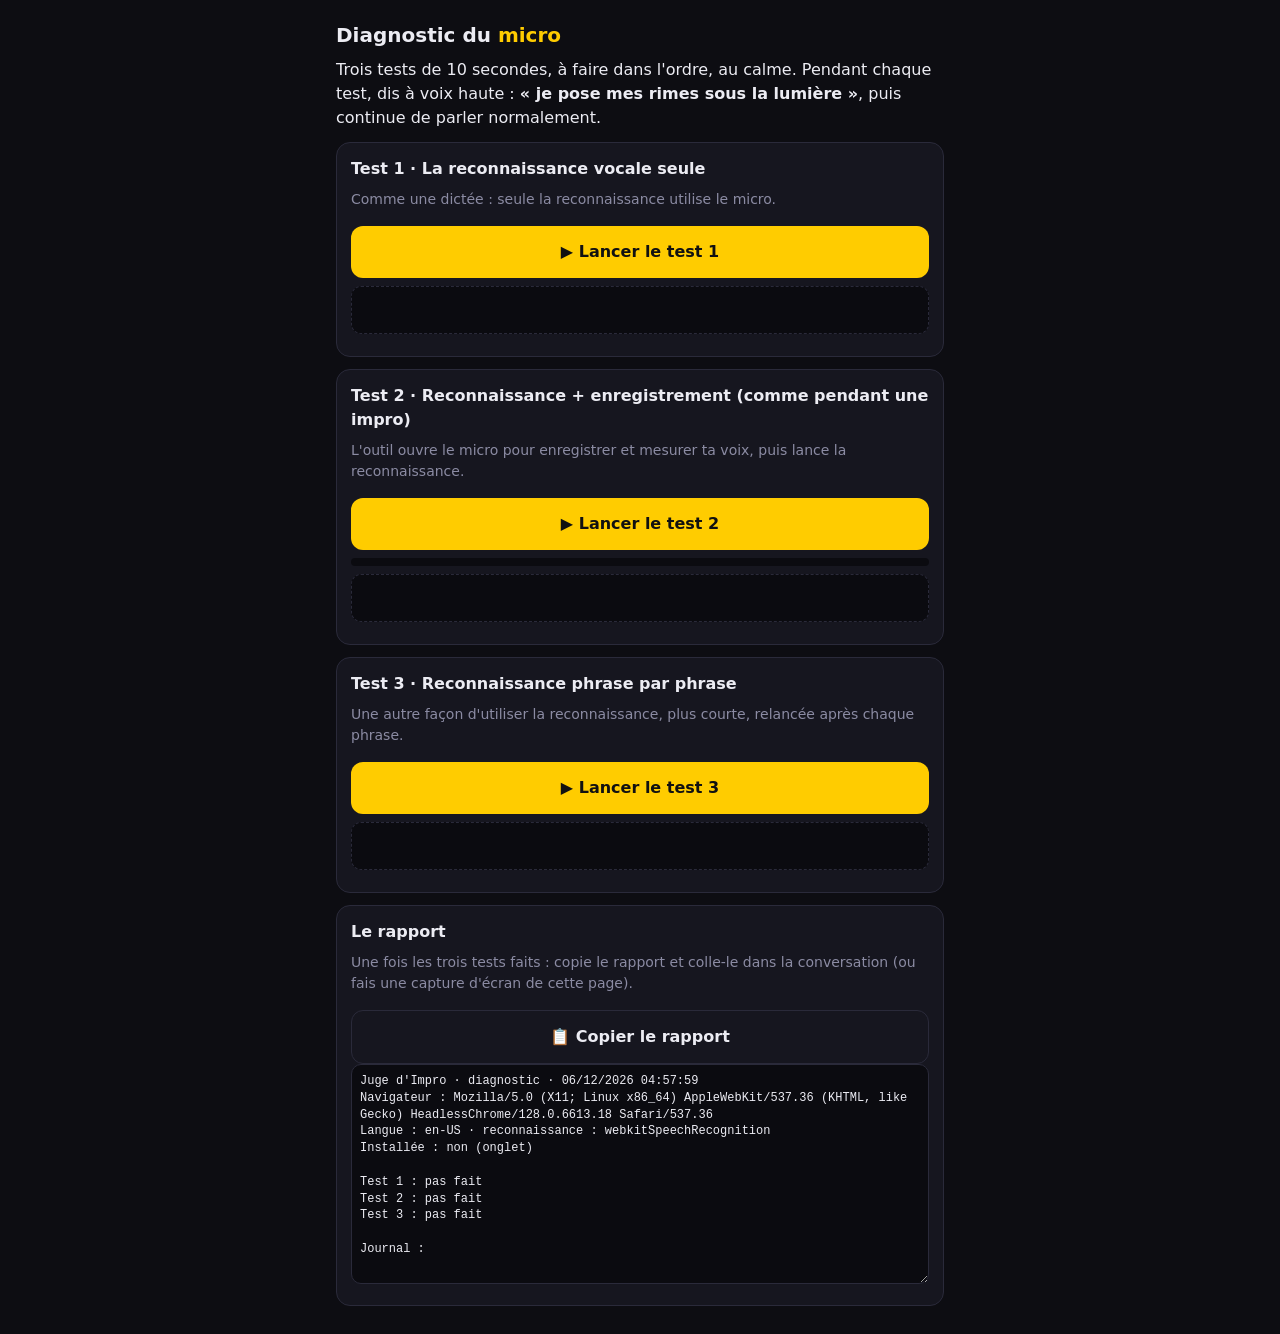
==== diagnostic/index.html @ 5e0e7deb "Ajout de la page de diagnostic du micro Co-Authored-By: Claude Opus 5.5 <noreply@anthropic.com>" ====
<!doctype html>
<html lang="fr">
<head>
<meta charset="utf-8">
<meta name="viewport" content="width=device-width, initial-scale=1">
<title>Juge d'Impro · Diagnostic du micro</title>
<meta name="theme-color" content="#0d0d12">
<link rel="icon" href="../favicon-32.png" sizes="32x32" type="image/png">
<style>:root{--lightningcss-light: ;--lightningcss-dark:initial;color-scheme:dark;--fond:#0d0d12;--panneau:#16161f;--bord:#2a2a3a;--texte:#ececf3;--doux:#8b8ba3;--or:#fc0;--rose:#ff3d6e;--vert:#3ddc97}*{box-sizing:border-box}body{background:var(--fond);color:var(--texte);margin:0;max-width:640px;margin-inline:auto;padding:16px;font:16px/1.5 system-ui,Roboto,sans-serif}h1{margin:4px 0 8px;font-size:20px}h1 span{color:var(--or)}p{margin:8px 0}.doux{color:var(--doux);font-size:14px}.test{background:var(--panneau);border:1px solid var(--bord);border-radius:14px;margin:12px 0;padding:14px}.test h2{margin:0 0 4px;font-size:16px}button{font:inherit;background:var(--or);color:#111;border:0;border-radius:12px;width:100%;margin-top:8px;padding:14px 16px;font-weight:700}button:disabled{opacity:.45}button.second{color:var(--texte);border:1px solid var(--bord);background:0 0}.direct{border:1px dashed var(--bord);background:#0b0b10;border-radius:10px;min-height:3em;margin-top:8px;padding:8px 10px}.verdict{margin-top:8px;font-weight:700}.ok{color:var(--vert)}.ko{color:var(--rose)}.jauge{background:#0b0b10;border-radius:4px;height:8px;margin-top:8px;overflow:hidden}.jauge div{background:var(--vert);width:0;height:100%}textarea{width:100%;height:220px;color:var(--texte);border:1px solid var(--bord);background:#0b0b10;border-radius:10px;padding:8px;font:12px/1.4 ui-monospace,monospace}</style>
  <script type="module" crossorigin src="../assets/diagnostic-BeovTD7I.js"></script>
  <link rel="modulepreload" crossorigin href="../assets/modulepreload-polyfill-P2Xu9kJm.js">
</head>
<body>
<h1>Diagnostic du <span>micro</span></h1>
<p>Trois tests de 10 secondes, à faire dans l'ordre, au calme. Pendant chaque test, dis à voix haute&nbsp;:
  <b>« je pose mes rimes sous la lumière »</b>, puis continue de parler normalement.</p>
<p class="doux" id="infos"></p>

<div class="test" id="t1">
  <h2>Test 1 · La reconnaissance vocale seule</h2>
  <p class="doux">Comme une dictée : seule la reconnaissance utilise le micro.</p>
  <button data-test="1">▶ Lancer le test 1</button>
  <div class="direct"></div><div class="verdict"></div>
</div>
<div class="test" id="t2">
  <h2>Test 2 · Reconnaissance + enregistrement (comme pendant une impro)</h2>
  <p class="doux">L'outil ouvre le micro pour enregistrer et mesurer ta voix, puis lance la reconnaissance.</p>
  <button data-test="2">▶ Lancer le test 2</button>
  <div class="jauge"><div></div></div>
  <div class="direct"></div><div class="verdict"></div>
</div>
<div class="test" id="t3">
  <h2>Test 3 · Reconnaissance phrase par phrase</h2>
  <p class="doux">Une autre façon d'utiliser la reconnaissance, plus courte, relancée après chaque phrase.</p>
  <button data-test="3">▶ Lancer le test 3</button>
  <div class="direct"></div><div class="verdict"></div>
</div>

<div class="test">
  <h2>Le rapport</h2>
  <p class="doux">Une fois les trois tests faits : copie le rapport et colle-le dans la conversation (ou fais une capture d'écran de cette page).</p>
  <button id="copier" class="second">📋 Copier le rapport</button>
  <textarea id="rapport" readonly></textarea>
</div>

</body>
</html>
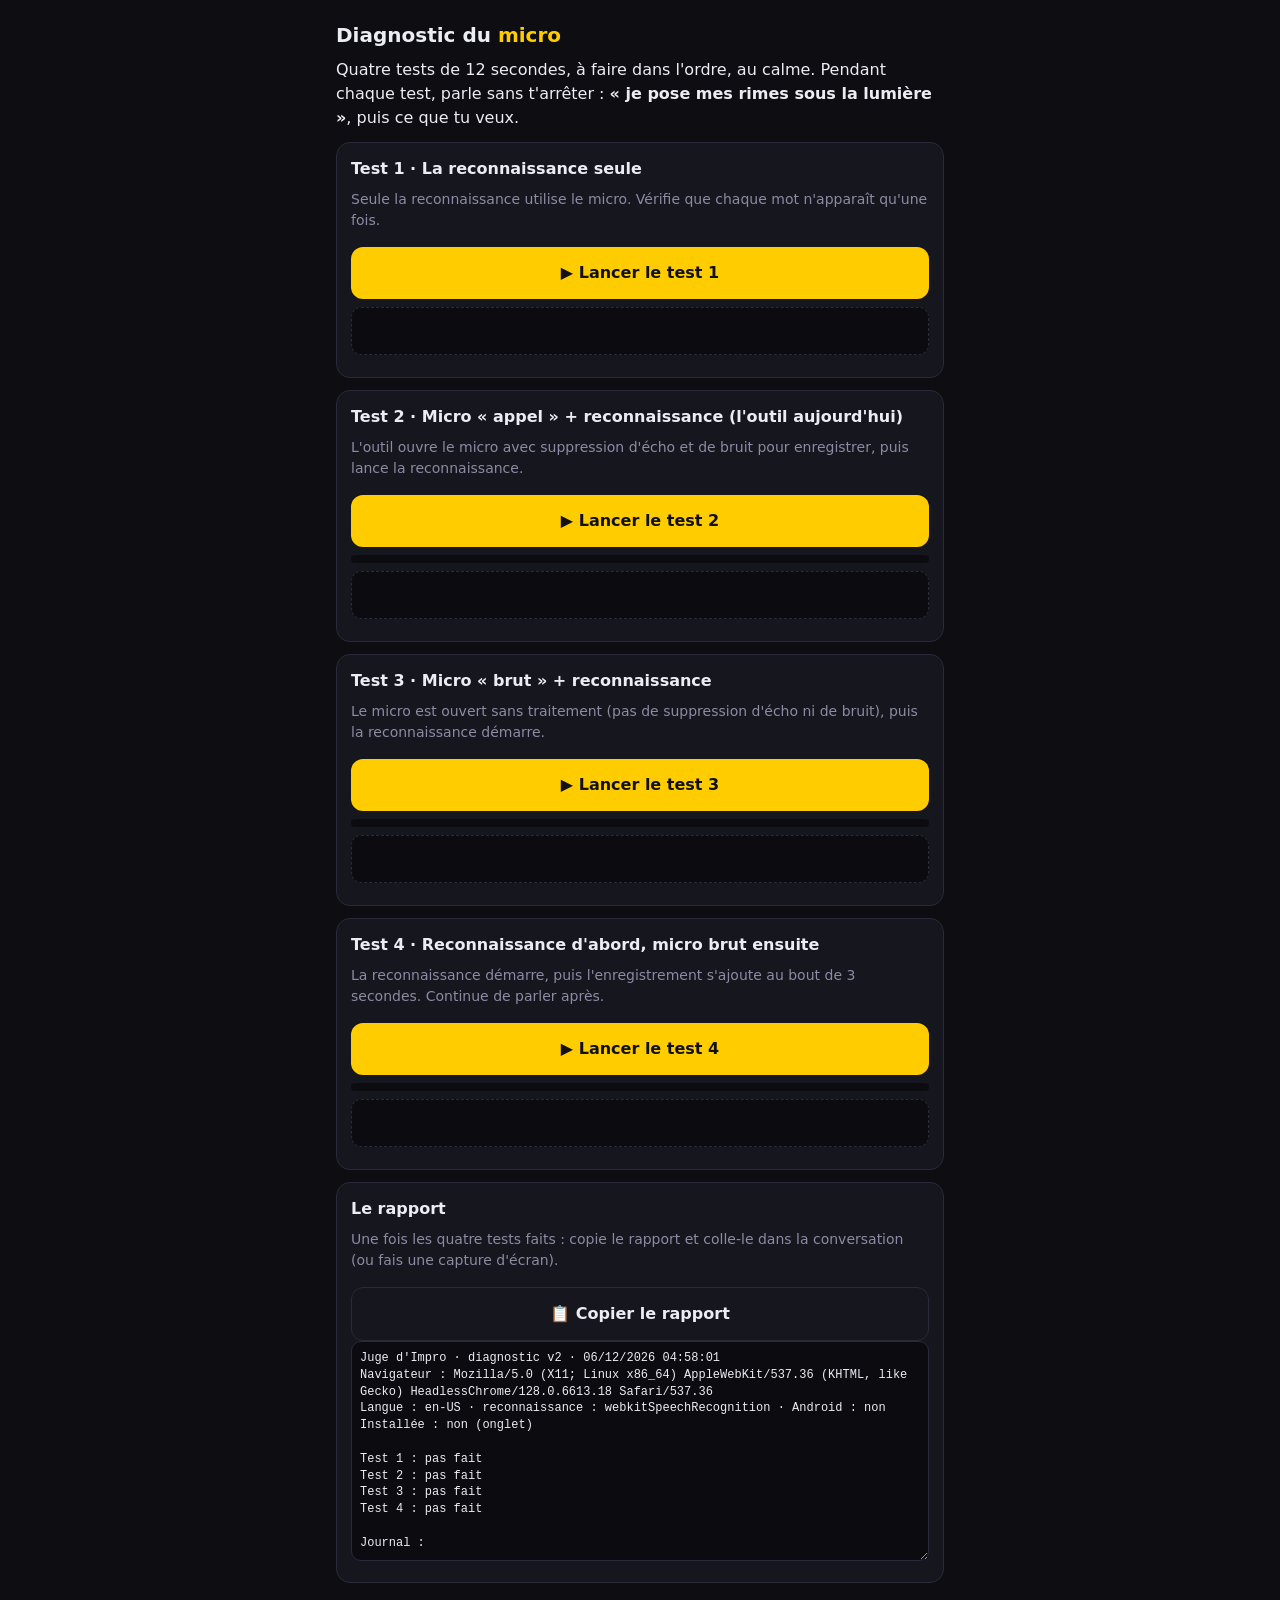
==== commit 6c2bc486: "Reconnaissance : plus de mots répétés sur Android ; diagnostic v2 Co-Authored-By: Claude Opus 5.5 <n" ====
--- a/diagnostic/index.html
+++ b/diagnostic/index.html
@@ -6,39 +6,48 @@
 <title>Juge d'Impro · Diagnostic du micro</title>
 <meta name="theme-color" content="#0d0d12">
 <link rel="icon" href="../favicon-32.png" sizes="32x32" type="image/png">
-<style>:root{--lightningcss-light: ;--lightningcss-dark:initial;color-scheme:dark;--fond:#0d0d12;--panneau:#16161f;--bord:#2a2a3a;--texte:#ececf3;--doux:#8b8ba3;--or:#fc0;--rose:#ff3d6e;--vert:#3ddc97}*{box-sizing:border-box}body{background:var(--fond);color:var(--texte);margin:0;max-width:640px;margin-inline:auto;padding:16px;font:16px/1.5 system-ui,Roboto,sans-serif}h1{margin:4px 0 8px;font-size:20px}h1 span{color:var(--or)}p{margin:8px 0}.doux{color:var(--doux);font-size:14px}.test{background:var(--panneau);border:1px solid var(--bord);border-radius:14px;margin:12px 0;padding:14px}.test h2{margin:0 0 4px;font-size:16px}button{font:inherit;background:var(--or);color:#111;border:0;border-radius:12px;width:100%;margin-top:8px;padding:14px 16px;font-weight:700}button:disabled{opacity:.45}button.second{color:var(--texte);border:1px solid var(--bord);background:0 0}.direct{border:1px dashed var(--bord);background:#0b0b10;border-radius:10px;min-height:3em;margin-top:8px;padding:8px 10px}.verdict{margin-top:8px;font-weight:700}.ok{color:var(--vert)}.ko{color:var(--rose)}.jauge{background:#0b0b10;border-radius:4px;height:8px;margin-top:8px;overflow:hidden}.jauge div{background:var(--vert);width:0;height:100%}textarea{width:100%;height:220px;color:var(--texte);border:1px solid var(--bord);background:#0b0b10;border-radius:10px;padding:8px;font:12px/1.4 ui-monospace,monospace}</style>
-  <script type="module" crossorigin src="../assets/diagnostic-BeovTD7I.js"></script>
+<style>:root{--lightningcss-light: ;--lightningcss-dark:initial;color-scheme:dark;--fond:#0d0d12;--panneau:#16161f;--bord:#2a2a3a;--texte:#ececf3;--doux:#8b8ba3;--or:#fc0;--rose:#ff3d6e;--vert:#3ddc97}*{box-sizing:border-box}body{background:var(--fond);color:var(--texte);margin:0;max-width:640px;margin-inline:auto;padding:16px;font:16px/1.5 system-ui,Roboto,sans-serif}h1{margin:4px 0 8px;font-size:20px}h1 span{color:var(--or)}p{margin:8px 0}.doux{color:var(--doux);font-size:14px}.test{background:var(--panneau);border:1px solid var(--bord);border-radius:14px;margin:12px 0;padding:14px}.test h2{margin:0 0 4px;font-size:16px}button{font:inherit;background:var(--or);color:#111;border:0;border-radius:12px;width:100%;margin-top:8px;padding:14px 16px;font-weight:700}button:disabled{opacity:.45}button.second{color:var(--texte);border:1px solid var(--bord);background:0 0}.direct{border:1px dashed var(--bord);background:#0b0b10;border-radius:10px;min-height:3em;margin-top:8px;padding:8px 10px}.direct i{color:var(--doux)}.verdict{margin-top:8px;font-weight:700}.ok{color:var(--vert)}.ko{color:var(--rose)}.jauge{background:#0b0b10;border-radius:4px;height:8px;margin-top:8px;overflow:hidden}.jauge div{background:var(--vert);width:0;height:100%}textarea{width:100%;height:220px;color:var(--texte);border:1px solid var(--bord);background:#0b0b10;border-radius:10px;padding:8px;font:12px/1.4 ui-monospace,monospace}</style>
+  <script type="module" crossorigin src="../assets/diagnostic-OKZdtHgC.js"></script>
   <link rel="modulepreload" crossorigin href="../assets/modulepreload-polyfill-P2Xu9kJm.js">
+  <link rel="modulepreload" crossorigin href="../assets/reconnaissance-Dnp9WkXR.js">
 </head>
 <body>
 <h1>Diagnostic du <span>micro</span></h1>
-<p>Trois tests de 10 secondes, à faire dans l'ordre, au calme. Pendant chaque test, dis à voix haute&nbsp;:
-  <b>« je pose mes rimes sous la lumière »</b>, puis continue de parler normalement.</p>
+<p>Quatre tests de 12 secondes, à faire dans l'ordre, au calme. Pendant chaque test, parle sans t'arrêter :
+  <b>« je pose mes rimes sous la lumière »</b>, puis ce que tu veux.</p>
 <p class="doux" id="infos"></p>
 
 <div class="test" id="t1">
-  <h2>Test 1 · La reconnaissance vocale seule</h2>
-  <p class="doux">Comme une dictée : seule la reconnaissance utilise le micro.</p>
+  <h2>Test 1 · La reconnaissance seule</h2>
+  <p class="doux">Seule la reconnaissance utilise le micro. Vérifie que chaque mot n'apparaît qu'une fois.</p>
   <button data-test="1">▶ Lancer le test 1</button>
   <div class="direct"></div><div class="verdict"></div>
 </div>
 <div class="test" id="t2">
-  <h2>Test 2 · Reconnaissance + enregistrement (comme pendant une impro)</h2>
-  <p class="doux">L'outil ouvre le micro pour enregistrer et mesurer ta voix, puis lance la reconnaissance.</p>
+  <h2>Test 2 · Micro « appel » + reconnaissance (l'outil aujourd'hui)</h2>
+  <p class="doux">L'outil ouvre le micro avec suppression d'écho et de bruit pour enregistrer, puis lance la reconnaissance.</p>
   <button data-test="2">▶ Lancer le test 2</button>
   <div class="jauge"><div></div></div>
   <div class="direct"></div><div class="verdict"></div>
 </div>
 <div class="test" id="t3">
-  <h2>Test 3 · Reconnaissance phrase par phrase</h2>
-  <p class="doux">Une autre façon d'utiliser la reconnaissance, plus courte, relancée après chaque phrase.</p>
+  <h2>Test 3 · Micro « brut » + reconnaissance</h2>
+  <p class="doux">Le micro est ouvert sans traitement (pas de suppression d'écho ni de bruit), puis la reconnaissance démarre.</p>
   <button data-test="3">▶ Lancer le test 3</button>
+  <div class="jauge"><div></div></div>
+  <div class="direct"></div><div class="verdict"></div>
+</div>
+<div class="test" id="t4">
+  <h2>Test 4 · Reconnaissance d'abord, micro brut ensuite</h2>
+  <p class="doux">La reconnaissance démarre, puis l'enregistrement s'ajoute au bout de 3 secondes. Continue de parler après.</p>
+  <button data-test="4">▶ Lancer le test 4</button>
+  <div class="jauge"><div></div></div>
   <div class="direct"></div><div class="verdict"></div>
 </div>
 
 <div class="test">
   <h2>Le rapport</h2>
-  <p class="doux">Une fois les trois tests faits : copie le rapport et colle-le dans la conversation (ou fais une capture d'écran de cette page).</p>
+  <p class="doux">Une fois les quatre tests faits : copie le rapport et colle-le dans la conversation (ou fais une capture d'écran).</p>
   <button id="copier" class="second">📋 Copier le rapport</button>
   <textarea id="rapport" readonly></textarea>
 </div>
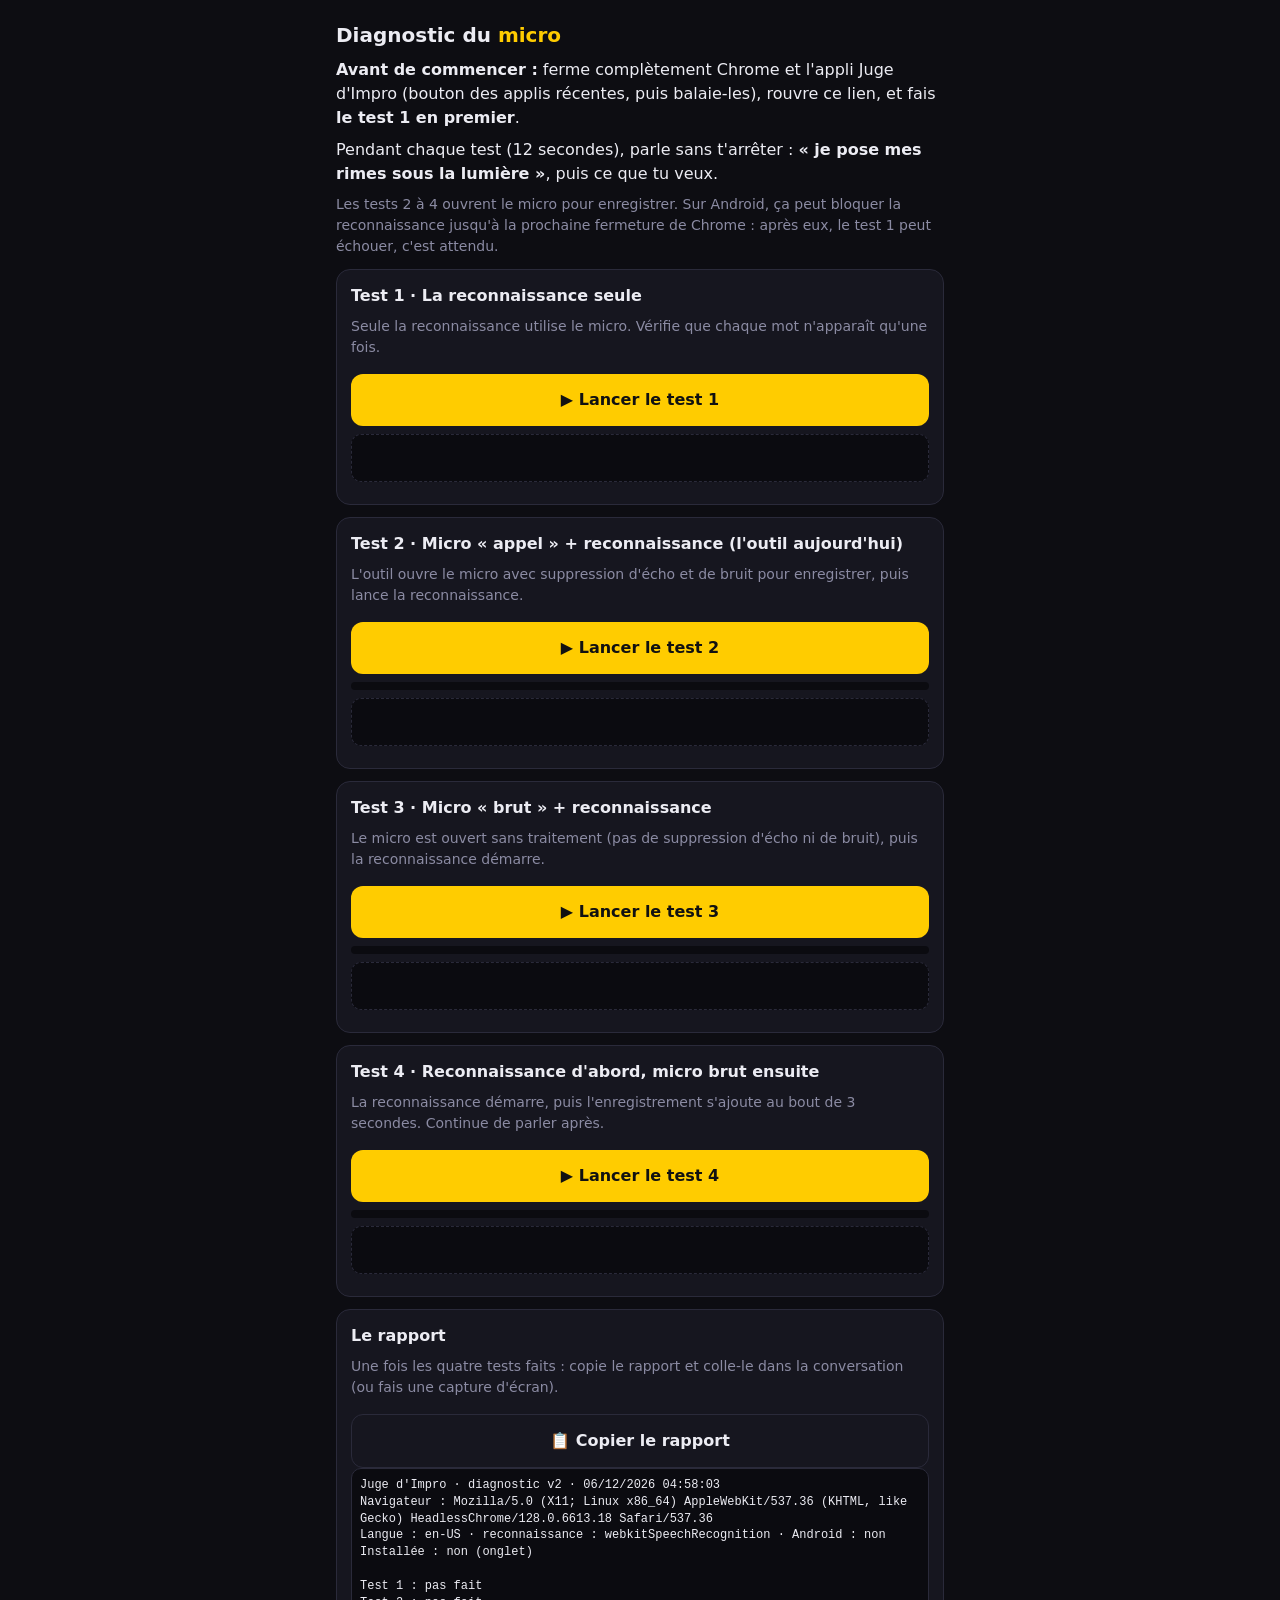
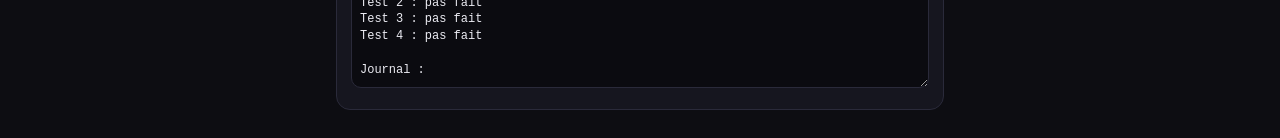
==== commit cfd987de: "Téléphone : le micro reste à la reconnaissance vocale Co-Authored-By: Claude Opus 5.5 <noreply@anthr" ====
--- a/diagnostic/index.html
+++ b/diagnostic/index.html
@@ -7,14 +7,17 @@
 <meta name="theme-color" content="#0d0d12">
 <link rel="icon" href="../favicon-32.png" sizes="32x32" type="image/png">
 <style>:root{--lightningcss-light: ;--lightningcss-dark:initial;color-scheme:dark;--fond:#0d0d12;--panneau:#16161f;--bord:#2a2a3a;--texte:#ececf3;--doux:#8b8ba3;--or:#fc0;--rose:#ff3d6e;--vert:#3ddc97}*{box-sizing:border-box}body{background:var(--fond);color:var(--texte);margin:0;max-width:640px;margin-inline:auto;padding:16px;font:16px/1.5 system-ui,Roboto,sans-serif}h1{margin:4px 0 8px;font-size:20px}h1 span{color:var(--or)}p{margin:8px 0}.doux{color:var(--doux);font-size:14px}.test{background:var(--panneau);border:1px solid var(--bord);border-radius:14px;margin:12px 0;padding:14px}.test h2{margin:0 0 4px;font-size:16px}button{font:inherit;background:var(--or);color:#111;border:0;border-radius:12px;width:100%;margin-top:8px;padding:14px 16px;font-weight:700}button:disabled{opacity:.45}button.second{color:var(--texte);border:1px solid var(--bord);background:0 0}.direct{border:1px dashed var(--bord);background:#0b0b10;border-radius:10px;min-height:3em;margin-top:8px;padding:8px 10px}.direct i{color:var(--doux)}.verdict{margin-top:8px;font-weight:700}.ok{color:var(--vert)}.ko{color:var(--rose)}.jauge{background:#0b0b10;border-radius:4px;height:8px;margin-top:8px;overflow:hidden}.jauge div{background:var(--vert);width:0;height:100%}textarea{width:100%;height:220px;color:var(--texte);border:1px solid var(--bord);background:#0b0b10;border-radius:10px;padding:8px;font:12px/1.4 ui-monospace,monospace}</style>
-  <script type="module" crossorigin src="../assets/diagnostic-OKZdtHgC.js"></script>
+  <script type="module" crossorigin src="../assets/diagnostic-CMjFe-Fr.js"></script>
   <link rel="modulepreload" crossorigin href="../assets/modulepreload-polyfill-P2Xu9kJm.js">
-  <link rel="modulepreload" crossorigin href="../assets/reconnaissance-Dnp9WkXR.js">
+  <link rel="modulepreload" crossorigin href="../assets/reconnaissance-CwXPLvMU.js">
 </head>
 <body>
 <h1>Diagnostic du <span>micro</span></h1>
-<p>Quatre tests de 12 secondes, à faire dans l'ordre, au calme. Pendant chaque test, parle sans t'arrêter :
-  <b>« je pose mes rimes sous la lumière »</b>, puis ce que tu veux.</p>
+<p><b>Avant de commencer :</b> ferme complètement Chrome et l'appli Juge d'Impro (bouton des applis récentes, puis balaie-les),
+  rouvre ce lien, et fais <b>le test 1 en premier</b>.</p>
+<p>Pendant chaque test (12 secondes), parle sans t'arrêter : <b>« je pose mes rimes sous la lumière »</b>, puis ce que tu veux.</p>
+<p class="doux">Les tests 2 à 4 ouvrent le micro pour enregistrer. Sur Android, ça peut bloquer la reconnaissance jusqu'à la
+  prochaine fermeture de Chrome : après eux, le test 1 peut échouer, c'est attendu.</p>
 <p class="doux" id="infos"></p>
 
 <div class="test" id="t1">
